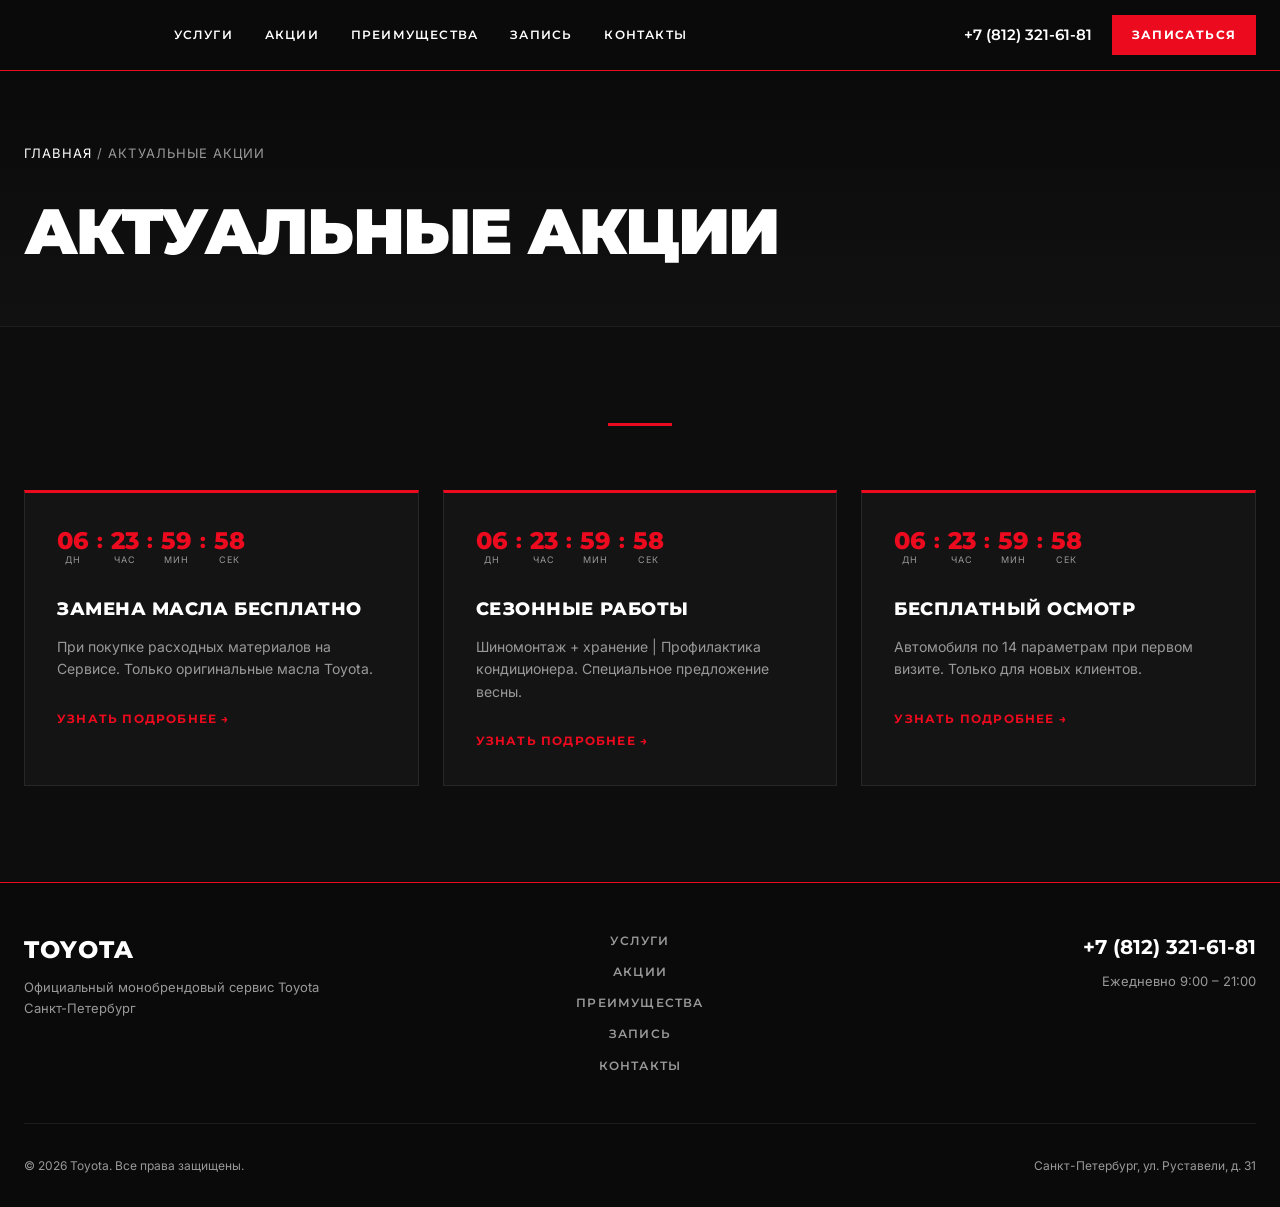
==== promotions.html @ ad18f71f "Add files via upload" ====
<!DOCTYPE html>
<html lang="ru">
<head>
  <meta charset="UTF-8">
  <meta name="viewport" content="width=device-width, initial-scale=1.0">
  <meta name="description" content="Актуальные акции Toyota EA в Санкт-Петербурге. Специальные предложения на обслуживание и сервис Toyota.">
  <meta property="og:title" content="Актуальные акции | Toyota ">
  <meta property="og:description" content="Специальные предложения для владельцев Toyota в сервисе Toyota EA.">
  <title>Актуальные акции | Toyota </title>
  <link rel="stylesheet" href="styles.css">
  <!-- Google Fonts автоматически подключаются из styles.css -->
</head>
<body>

<!-- ════════════════════════════════════════
     НАВБАР
════════════════════════════════════════ -->
<header>
  <nav class="navbar">
    <div class="navbar-inner">
      <a href="index.html" class="navbar-logo">
  <img src="images/toyota-logo.png" alt="Toyota">
</a>

      <div class="navbar-nav">
        <a href="index.html#services">Услуги</a>
        <a href="promotions.html">Акции</a>
        <a href="index.html#advantages">Преимущества</a>
        <a href="index.html#booking">Запись</a>
        <a href="index.html#contacts">Контакты</a>
      </div>

      <div class="navbar-right">
        <a href="tel:+78123216181" class="navbar-phone">+7 (812) 321-61-81</a>
        <a href="index.html#booking" class="navbar-cta">Записаться</a>
      </div>

      <!-- Кнопка мобильного меню -->
      <button class="hamburger" id="hamburger" aria-label="Меню">
        <span></span><span></span><span></span>
      </button>
    </div>
  </nav>

  <!-- Мобильное меню -->
  <div class="mobile-nav" id="mobile-nav">
    <a href="index.html#services" onclick="closeMobileMenu()">Услуги</a>
    <a href="promotions.html" onclick="closeMobileMenu()">Акции</a>
    <a href="index.html#advantages" onclick="closeMobileMenu()">Преимущества</a>
    <a href="index.html#booking" onclick="closeMobileMenu()">Запись</a>
    <a href="index.html#contacts" onclick="closeMobileMenu()">Контакты</a>
    <div class="mobile-nav-phone">
      <a href="tel:+78123216181">+7 (812) 321-61-81</a>
    </div>
  </div>
</header>



<section class="inner-page-hero">
  <div class="container">
    <div class="breadcrumbs"><a href="index.html">Главная</a> / <span>Актуальные акции</span></div>
    <h1>Актуальные акции</h1>   
  </div>
</section>

<!-- ════════════════════════════════════════
     АКЦИИ
     Чтобы изменить акцию — отредактируйте
     текст внутри .promo-card
════════════════════════════════════════ -->
<section class="section" id="promotions">
  <div class="container">
    <div class="section-heading">
      <div class="red-line"></div>
    </div>

    <div class="promo-cards">

      <!-- ── Акция 1 ── -->
      <div class="promo-card">
        <div class="countdown" id="countdown-1">
          <div class="countdown-unit">
            <div class="countdown-num" id="c1-days">07</div>
            <div class="countdown-label">ДН</div>
          </div>
          <span class="countdown-sep">:</span>
          <div class="countdown-unit">
            <div class="countdown-num" id="c1-hours">00</div>
            <div class="countdown-label">ЧАС</div>
          </div>
          <span class="countdown-sep">:</span>
          <div class="countdown-unit">
            <div class="countdown-num" id="c1-mins">00</div>
            <div class="countdown-label">МИН</div>
          </div>
          <span class="countdown-sep">:</span>
          <div class="countdown-unit">
            <div class="countdown-num" id="c1-secs">00</div>
            <div class="countdown-label">СЕК</div>
          </div>
        </div>
        <h3>Замена масла бесплатно</h3>
        <p>При покупке расходных материалов на Сервисе. Только оригинальные масла Toyota.</p>
        <a href="index.html#booking" class="promo-link">Узнать подробнее →</a>
      </div>

      <!-- ── Акция 2 ── -->
      <div class="promo-card">
        <div class="countdown">
          <div class="countdown-unit">
            <div class="countdown-num" id="c2-days">07</div>
            <div class="countdown-label">ДН</div>
          </div>
          <span class="countdown-sep">:</span>
          <div class="countdown-unit">
            <div class="countdown-num" id="c2-hours">00</div>
            <div class="countdown-label">ЧАС</div>
          </div>
          <span class="countdown-sep">:</span>
          <div class="countdown-unit">
            <div class="countdown-num" id="c2-mins">00</div>
            <div class="countdown-label">МИН</div>
          </div>
          <span class="countdown-sep">:</span>
          <div class="countdown-unit">
            <div class="countdown-num" id="c2-secs">00</div>
            <div class="countdown-label">СЕК</div>
          </div>
        </div>
        <h3>Сезонные работы</h3>
        <p>Шиномонтаж + хранение | Профилактика кондиционера. Специальное предложение весны.</p>
        <a href="index.html#booking" class="promo-link">Узнать подробнее →</a>
      </div>

      <!-- ── Акция 3 ── -->
      <div class="promo-card">
        <div class="countdown">
          <div class="countdown-unit">
            <div class="countdown-num" id="c3-days">07</div>
            <div class="countdown-label">ДН</div>
          </div>
          <span class="countdown-sep">:</span>
          <div class="countdown-unit">
            <div class="countdown-num" id="c3-hours">00</div>
            <div class="countdown-label">ЧАС</div>
          </div>
          <span class="countdown-sep">:</span>
          <div class="countdown-unit">
            <div class="countdown-num" id="c3-mins">00</div>
            <div class="countdown-label">МИН</div>
          </div>
          <span class="countdown-sep">:</span>
          <div class="countdown-unit">
            <div class="countdown-num" id="c3-secs">00</div>
            <div class="countdown-label">СЕК</div>
          </div>
        </div>
        <h3>Бесплатный осмотр</h3>
        <p>Автомобиля по 14 параметрам при первом визите. Только для новых клиентов.</p>
        <a href="index.html#booking" class="promo-link">Узнать подробнее →</a>
      </div>

    </div>
  </div>
</section>



<footer class="footer">
  <div class="footer-inner">
    <div>
      <div class="footer-logo">TOYOTA</div>
      <div class="footer-tagline">Официальный монобрендовый сервис Toyota<br>Санкт-Петербург</div>
    </div>

    <div class="footer-links">
      <a href="index.html#services">Услуги</a>
      <a href="promotions.html">Акции</a>
      <a href="index.html#advantages">Преимущества</a>
      <a href="index.html#booking">Запись</a>
      <a href="index.html#contacts">Контакты</a>
    </div>

    <div class="footer-contact">
      <div class="footer-phone"><a href="tel:+78123216181">+7 (812) 321-61-81</a></div>
      <div class="footer-hours">Ежедневно 9:00 – 21:00</div>
    </div>
  </div>

  <div class="footer-bottom">
    <p>© 2026 Toyota. Все права защищены.</p>
    <p>Санкт-Петербург, ул. Руставели, д. 31</p>
  </div>
</footer>


<!-- ════════════════════════════════════════
     JAVASCRIPT
════════════════════════════════════════ -->
<script>
const hamburger = document.getElementById('hamburger');
const mobileNav = document.getElementById('mobile-nav');

hamburger.addEventListener('click', () => {
  mobileNav.classList.toggle('open');
});

function closeMobileMenu() {
  mobileNav.classList.remove('open');
}

function createCountdown(targetDate, dayId, hourId, minId, secId) {
  function update() {
    const now = new Date().getTime();
    const diff = targetDate - now;

    if (diff <= 0) {
      document.getElementById(dayId).textContent = '00';
      document.getElementById(hourId).textContent = '00';
      document.getElementById(minId).textContent = '00';
      document.getElementById(secId).textContent = '00';
      return;
    }

    const days  = Math.floor(diff / (1000 * 60 * 60 * 24));
    const hours = Math.floor((diff / (1000 * 60 * 60)) % 24);
    const mins  = Math.floor((diff / (1000 * 60)) % 60);
    const secs  = Math.floor((diff / 1000) % 60);

    document.getElementById(dayId).textContent  = String(days).padStart(2, '0');
    document.getElementById(hourId).textContent = String(hours).padStart(2, '0');
    document.getElementById(minId).textContent  = String(mins).padStart(2, '0');
    document.getElementById(secId).textContent  = String(secs).padStart(2, '0');
  }

  update();
  setInterval(update, 1000);
}

const promo1End = new Date(Date.now() + 7 * 24 * 60 * 60 * 1000);
const promo2End = new Date(Date.now() + 7 * 24 * 60 * 60 * 1000);
const promo3End = new Date(Date.now() + 7 * 24 * 60 * 60 * 1000);

createCountdown(promo1End, 'c1-days', 'c1-hours', 'c1-mins', 'c1-secs');
createCountdown(promo2End, 'c2-days', 'c2-hours', 'c2-mins', 'c2-secs');
createCountdown(promo3End, 'c3-days', 'c3-hours', 'c3-mins', 'c3-secs');

const observer = new IntersectionObserver((entries) => {
  entries.forEach(entry => {
    if (entry.isIntersecting) {
      entry.target.style.opacity = '1';
      entry.target.style.transform = 'translateY(0)';
    }
  });
}, { threshold: 0.1 });

document.querySelectorAll('.promo-card').forEach(el => {
  el.style.opacity = '0';
  el.style.transform = 'translateY(20px)';
  el.style.transition = 'opacity 0.5s ease, transform 0.5s ease';
  observer.observe(el);
});
</script>

</body>
</html>
---- styles.css ----
/* =============================================
   TOYOTA EA — Официальный сервис
   Стили сайта | Версия 1.0
   ============================================= */

@import url('https://fonts.googleapis.com/css2?family=Montserrat:wght@400;500;600;700;800;900&family=Inter:wght@300;400;500;600&display=swap');

/* ─── Сброс стилей ─── */
*, *::before, *::after { box-sizing: border-box; margin: 0; padding: 0; }
html { scroll-behavior: smooth; }

/* ─── Переменные (меняйте цвета здесь) ─── */
:root {
  --bg-main:    #0d0d0d;   /* Основной фон */
  --bg-card:    #141414;   /* Фон карточек */
  --bg-nav:     #0a0a0a;   /* Фон навбара */
  --red:        #EB0A1E;   /* Toyota Red */
  --white:      #FFFFFF;
  --gray:       #999999;   /* Серый текст */
  --border:     rgba(255,255,255,0.08);
  --font-head:  'Montserrat', sans-serif;
  --font-body:  'Inter', sans-serif;
}

body {
  background-color: var(--bg-main);
  color: var(--white);
  font-family: var(--font-body);
  line-height: 1.6;
  -webkit-font-smoothing: antialiased;
}

a { color: inherit; text-decoration: none; }
img { max-width: 100%; display: block; }
ul { list-style: none; }

/* ─── Утилиты ─── */
.container { max-width: 1280px; margin: 0 auto; padding: 0 24px; }
.section { padding: 96px 0; }
.section-alt { background-color: #0a0a0a; }

.section-heading { text-align: center; margin-bottom: 64px; }
.section-heading h2 {
  font-family: var(--font-head);
  font-size: clamp(28px, 4vw, 48px);
  font-weight: 900;
  text-transform: uppercase;
  letter-spacing: -0.03em;
  color: var(--white);
  margin-bottom: 16px;
}
.section-heading .red-line {
  width: 64px; height: 3px;
  background: var(--red);
  margin: 0 auto 20px;
}
.section-heading p { color: var(--gray); font-size: 16px; }

.btn {
  display: inline-flex; align-items: center; gap: 8px;
  font-family: var(--font-head);
  font-size: 13px; font-weight: 700;
  text-transform: uppercase; letter-spacing: 0.1em;
  padding: 16px 32px;
  cursor: pointer; border: none;
  transition: all 0.25s ease;
}
.btn-red {
  background: var(--red); color: var(--white);
}
.btn-red:hover { background: #c40018; }

.btn-outline {
  background: transparent; color: var(--white);
  border: 1px solid rgba(255,255,255,0.4);
}
.btn-outline:hover { border-color: var(--white); }


/* ─── НАВБАР ─── */
.navbar {
  position: sticky; top: 0; z-index: 100;
  background: var(--bg-nav);
  border-bottom: 1px solid var(--red);
  padding: 0 24px;
}
.navbar-inner {
  max-width: 1280px; margin: 0 auto;
  display: flex; align-items: center;
  height: 70px; gap: 32px;
}
.navbar-logo {
  font-family: var(--font-head);
  font-size: 22px; font-weight: 800;
  text-transform: uppercase; letter-spacing: 0.05em;
  white-space: nowrap;
  flex-shrink: 0;
}
.navbar-logo span { color: var(--red); }

.navbar-nav {
  display: flex; align-items: center; gap: 32px;
  flex: 1;
}
.navbar-nav a {
  font-family: var(--font-head);
  font-size: 12px; font-weight: 600;
  text-transform: uppercase; letter-spacing: 0.1em;
  color: var(--white);
  transition: color 0.2s;
}
.navbar-nav a:hover { color: var(--red); }

.navbar-right {
  display: flex; align-items: center; gap: 20px;
  flex-shrink: 0;
}
.navbar-phone {
  font-family: var(--font-head);
  font-size: 15px; font-weight: 600;
  color: var(--white); white-space: nowrap;
}
.navbar-cta {
  font-family: var(--font-head);
  font-size: 12px; font-weight: 700;
  text-transform: uppercase; letter-spacing: 0.1em;
  background: var(--red); color: var(--white);
  padding: 10px 20px; border: none;
  cursor: pointer; transition: background 0.2s;
}
.navbar-cta:hover { background: #c40018; }


.navbar-logo img {
  height: 150px;
  width: auto;
  display: block;
}
/* Мобильное меню */
.hamburger {
  display: none;
  background: none; border: none;
  cursor: pointer; padding: 8px;
  flex-direction: column; gap: 5px;
}
.hamburger span {
  display: block; width: 24px; height: 2px;
  background: var(--white); transition: all 0.3s;
}
.mobile-nav {
  display: none;
  position: fixed; top: 70px; left: 0; right: 0;
  background: var(--bg-nav);
  border-bottom: 1px solid var(--border);
  z-index: 99; padding: 24px;
}
.mobile-nav.open { display: block; }
.mobile-nav a {
  display: block; padding: 12px 0;
  font-family: var(--font-head); font-size: 14px;
  font-weight: 600; text-transform: uppercase; letter-spacing: 0.1em;
  color: var(--white); border-bottom: 1px solid var(--border);
  transition: color 0.2s;
}
.mobile-nav a:hover { color: var(--red); }
.mobile-nav-phone {
  margin-top: 16px;
  font-family: var(--font-head); font-size: 18px;
  font-weight: 700; color: var(--white);
}


/* ─── ГЕРОЙ ─── */
.hero {
  position: relative;
  min-height: 100vh;
  display: flex; flex-direction: column;
  justify-content: center;
  overflow: hidden;
}
.hero-bg {
  position: absolute; inset: 0;
  background-image: url('images/hero-bg.png');
  background-size: cover; background-position: center;
  background-color: #111;
}
.hero-bg::after {
  content: '';
  position: absolute; inset: 0;
  background: linear-gradient(
    to right,
    rgba(0,0,0,0.85) 0%,
    rgba(0,0,0,0.5) 60%,
    rgba(0,0,0,0.2) 100%
  );
}
.hero-content {
  position: relative; z-index: 2;
  max-width: 1280px; margin: 0 auto;
  padding: 80px 24px;
  width: 100%;
}
.hero-badge {
  display: inline-flex; align-items: center; gap: 8px;
  background: rgba(235,10,30,0.12);
  border: 1px solid rgba(235,10,30,0.4);
  padding: 8px 16px; margin-bottom: 32px;
  font-family: var(--font-head);
  font-size: 11px; font-weight: 700;
  text-transform: uppercase; letter-spacing: 0.15em;
  color: var(--white);
}
.hero-badge .dot {
  width: 8px; height: 8px;
  background: var(--red); border-radius: 50%;
  animation: pulse 2s infinite;
}
@keyframes pulse {
  0%, 100% { opacity: 1; }
  50% { opacity: 0.4; }
}
.hero-title {
  font-family: var(--font-head);
  font-size: clamp(52px, 10vw, 110px);
  font-weight: 900; line-height: 0.9;
  text-transform: uppercase;
  letter-spacing: -0.04em;
  margin-bottom: 24px;
}
.hero-title .red { color: var(--red); }

.hero-sub {
  font-size: 16px; color: var(--gray);
  max-width: 480px; line-height: 1.7;
  margin-bottom: 40px;
}
.hero-buttons { display: flex; gap: 16px; flex-wrap: wrap; }

.hero-stats {
  position: relative; z-index: 2;
  border-top: 1px solid var(--border);
  margin-top: auto;
}
.hero-stats-inner {
  max-width: 1280px; margin: 0 auto;
  padding: 0 24px;
  display: grid; grid-template-columns: repeat(4, 1fr);
}
.hero-stat {
  padding: 28px 0;
  border-right: 1px solid var(--border);
  padding-left: 32px;
}
.hero-stat:first-child { padding-left: 0; }
.hero-stat:last-child { border-right: none; }
.hero-stat-number {
  font-family: var(--font-head);
  font-size: 22px; font-weight: 800;
  text-transform: uppercase; letter-spacing: 0.05em;
  color: var(--white);
}
.hero-stat-label {
  font-size: 11px; color: var(--gray);
  text-transform: uppercase; letter-spacing: 0.1em;
  margin-top: 4px;
}


/* ─── АКЦИИ ─── */
.promo-cards {
  display: grid; grid-template-columns: repeat(3, 1fr);
  gap: 24px;
}
.promo-card {
  background: var(--bg-card);
  border: 1px solid var(--border);
  border-top: 3px solid var(--red);
  padding: 32px;
  transition: transform 0.3s, border-color 0.3s;
}
.promo-card:hover { transform: translateY(-4px); border-color: var(--red); }

.countdown {
  display: flex; align-items: center; gap: 8px;
  margin-bottom: 24px;
}
.countdown-unit { text-align: center; }
.countdown-num {
  font-family: var(--font-head);
  font-size: 24px; font-weight: 800;
  color: var(--red); line-height: 1;
}
.countdown-label {
  font-size: 9px; color: var(--gray);
  text-transform: uppercase; letter-spacing: 0.1em;
}
.countdown-sep {
  font-family: var(--font-head);
  font-size: 20px; font-weight: 800;
  color: var(--red);
  margin-bottom: 14px;
}
.promo-card h3 {
  font-family: var(--font-head);
  font-size: 18px; font-weight: 800;
  text-transform: uppercase; letter-spacing: 0.03em;
  margin-bottom: 12px;
}
.promo-card p { color: var(--gray); font-size: 14px; line-height: 1.6; margin-bottom: 24px; }
.promo-link {
  font-family: var(--font-head);
  font-size: 12px; font-weight: 700;
  text-transform: uppercase; letter-spacing: 0.1em;
  color: var(--red);
  transition: gap 0.2s;
  display: inline-flex; align-items: center; gap: 8px;
}
.promo-link:hover { gap: 12px; }


/* ─── УСЛУГИ ─── */
.services-grid {
  display: grid; grid-template-columns: repeat(3, 1fr);
  gap: 2px;
}
.service-card {
  background: var(--bg-card);
  padding: 32px;
  border-left: 4px solid transparent;
  transition: border-color 0.3s, background 0.3s;
  position: relative;
}
.service-card:hover {
  border-left-color: var(--red);
  background: #1a1a1a;
}
.service-icon {
  width: 48px; height: 48px;
  background: rgba(235,10,30,0.1);
  border-radius: 4px;
  display: flex; align-items: center; justify-content: center;
  margin-bottom: 20px;
}
.service-icon svg { color: var(--red); }
.service-card h3 {
  font-family: var(--font-head);
  font-size: 16px; font-weight: 700;
  text-transform: uppercase; letter-spacing: 0.03em;
  margin-bottom: 10px;
}
.service-card p { color: var(--gray); font-size: 14px; line-height: 1.6; }


/* ─── ПРЕИМУЩЕСТВА ─── */
.advantages { background: #0a0a0a; }
.advantages-grid {
  display: grid; grid-template-columns: repeat(4, 1fr);
  border: 1px solid var(--border);
}
.advantage-item {
  padding: 48px 40px;
  border-right: 1px solid var(--border);
  text-align: center;
}
.advantage-item:last-child { border-right: none; }
.advantage-number {
  font-family: var(--font-head);
  font-size: clamp(48px, 6vw, 72px);
  font-weight: 900; color: var(--red);
  line-height: 1; letter-spacing: -0.04em;
  margin-bottom: 12px;
}
.advantage-title {
  font-family: var(--font-head);
  font-size: 14px; font-weight: 700;
  text-transform: uppercase; letter-spacing: 0.05em;
  color: var(--white); margin-bottom: 8px;
}
.advantage-desc { color: var(--gray); font-size: 13px; line-height: 1.5; }


/* ─── ЗАПИСЬ ─── */
.booking-grid {
  display: grid; grid-template-columns: 3fr 2fr;
  gap: 32px; align-items: start;
}

.booking-form-card {
  background: var(--bg-card);
  border: 1px solid var(--border);
  border-top: 3px solid var(--red);
  padding: 40px;
}
.form-row { display: grid; grid-template-columns: 1fr 1fr; gap: 20px; }
.form-group { margin-bottom: 20px; }
.form-group label {
  display: block;
  font-size: 12px; font-weight: 500;
  text-transform: uppercase; letter-spacing: 0.08em;
  color: var(--gray); margin-bottom: 8px;
}
.form-group input,
.form-group select,
.form-group textarea {
  width: 100%;
  background: #0d0d0d;
  border: 1px solid rgba(255,255,255,0.1);
  color: var(--white);
  padding: 14px 16px;
  font-family: var(--font-body); font-size: 14px;
  outline: none; transition: border-color 0.2s;
  border-radius: 0; appearance: none;
}
.form-group input:focus,
.form-group select:focus,
.form-group textarea:focus { border-color: var(--red); }
.form-group input::placeholder,
.form-group textarea::placeholder { color: #555; }
.form-group select option { background: #1a1a1a; }
.form-group textarea { resize: vertical; min-height: 100px; }
.form-submit {
  width: 100%; padding: 18px;
  background: var(--red); color: var(--white);
  border: none; cursor: pointer;
  font-family: var(--font-head);
  font-size: 13px; font-weight: 700;
  text-transform: uppercase; letter-spacing: 0.12em;
  transition: background 0.2s;
}
.form-submit:hover { background: #c40018; }

.messengers-block {
  background: rgba(255,255,255,0.02);
  border: 1px solid var(--border);
  padding: 40px;
  height: 100%;
}
.messengers-block h3 {
  font-family: var(--font-head);
  font-size: 20px; font-weight: 800;
  text-transform: uppercase; margin-bottom: 8px;
}
.messengers-block p { color: var(--gray); font-size: 14px; margin-bottom: 32px; }

.messenger-btn {
  display: flex; align-items: center; gap: 16px;
  padding: 18px 20px; margin-bottom: 12px;
  border: 1px solid;
  cursor: pointer; transition: all 0.25s;
  text-decoration: none;
}
.messenger-btn:last-of-type { margin-bottom: 0; }
.messenger-icon {
  width: 44px; height: 44px; border-radius: 50%;
  display: flex; align-items: center; justify-content: center;
  flex-shrink: 0; font-size: 20px;
}
.messenger-icon svg {
  fill: var(--red);
}

.messenger-btn:hover {
  border-color: var(--red);
  background: rgba(235,10,30,0.05);
  transform: translateY(-2px);
}

.messenger-name {
  font-family: var(--font-head);
  font-size: 14px; font-weight: 700;
  color: var(--white); text-transform: uppercase;
}
.messenger-sub { font-size: 12px; margin-top: 2px; }

.tg-btn {  background: var(--bg-card);
  border-color: var(--border); }
.tg-btn:hover { background: rgba(237, 6, 6, 0.18); border-color: rgba(209, 30, 30, 0.8); }
.tg-icon {  background: rgba(235,10,30,0.1);
  border: 1px solid rgba(235,10,30,0.3); }
.tg-sub { color: var(--gray) }

.wa-btn { background: var(--bg-card);
  border-color: var(--border); }
.wa-btn:hover { background: rgba(237, 6, 6, 0.18); border-color: rgba(209, 30, 30, 0.8); }
.wa-icon { background: rgba(235,10,30,0.1);
  border: 1px solid rgba(235,10,30,0.3); }
.wa-sub { color: var(--gray) }

.max-btn { background: var(--bg-card);
  border-color: var(--border); }
.max-btn:hover { background: rgba(237, 6, 6, 0.18); border-color: rgba(209, 30, 30, 0.8); }
.max-icon { background: rgba(235,10,30,0.1);
  border: 1px solid rgba(235,10,30,0.3); }
.max-sub { color: var(--gray) }

.working-hours {
  margin-top: 32px; padding-top: 24px;
  border-top: 1px solid var(--border);
}
.working-hours p { color: var(--gray); font-size: 13px; line-height: 2; }
.working-hours strong { color: var(--white); }


/* ─── КОНТАКТЫ ─── */
.contacts { background: #0a0a0a; }
.contacts-grid {
  display: grid; grid-template-columns: 1fr 1fr; gap: 48px;
}
.contact-info h3 {
  font-family: var(--font-head);
  font-size: 28px; font-weight: 800;
  text-transform: uppercase; margin-bottom: 32px;
}
.contact-item {
  display: flex; gap: 16px;
  margin-bottom: 28px; align-items: flex-start;
}
.contact-item-icon {
  width: 44px; height: 44px;
  background: rgba(235,10,30,0.1);
  border: 1px solid rgba(235,10,30,0.2);
  border-radius: 4px;
  display: flex; align-items: center; justify-content: center;
  flex-shrink: 0; font-size: 18px; color: var(--red);
}
.contact-item-text strong {
  display: block; font-size: 13px;
  text-transform: uppercase; letter-spacing: 0.08em;
  color: var(--gray); margin-bottom: 4px;
}
.contact-item-text span {
  font-size: 16px; color: var(--white); font-weight: 500;
}
.contact-item-text a { color: var(--white); transition: color 0.2s; }
.contact-item-text a:hover { color: var(--red); }

.map-placeholder {
  background: var(--bg-card);
  border: 1px solid var(--border);
  border-radius: 0;
  min-height: 350px;
  display: flex; flex-direction: column;
  align-items: center; justify-content: center;
  gap: 16px; color: var(--gray);
  text-align: center; padding: 40px;
}
.map-placeholder .map-icon { font-size: 48px; color: var(--red); }
.map-placeholder p {
  font-family: var(--font-head);
  font-size: 14px; font-weight: 600;
  text-transform: uppercase; letter-spacing: 0.05em;
  color: var(--white); max-width: 280px;
}
.map-placeholder span { font-size: 12px; color: var(--gray); }
/* Чтобы вставить реальную карту, замените .map-placeholder на iframe:
   <iframe src="https://www.google.com/maps/embed?..."></iframe> */


/* ─── ФУТЕР ─── */
.footer {
  background: #0a0a0a;
  border-top: 1px solid var(--red);
  padding: 48px 24px 32px;
}
.footer-inner {
  max-width: 1280px; margin: 0 auto;
  display: grid; grid-template-columns: 1fr auto 1fr;
  gap: 48px; align-items: start; margin-bottom: 48px;
}
.footer-logo {
  font-family: var(--font-head);
  font-size: 24px; font-weight: 800;
  text-transform: uppercase; letter-spacing: 0.05em;
  margin-bottom: 8px;
}
.footer-logo span { color: var(--red); }
.footer-tagline { color: var(--gray); font-size: 13px; }

.footer-links { display: flex; flex-direction: column; gap: 12px; text-align: center; }
.footer-links a {
  font-family: var(--font-head);
  font-size: 12px; font-weight: 600;
  text-transform: uppercase; letter-spacing: 0.1em;
  color: var(--gray); transition: color 0.2s;
}
.footer-links a:hover { color: var(--white); }

.footer-contact { text-align: right; }
.footer-phone {
  font-family: var(--font-head);
  font-size: 20px; font-weight: 700;
  color: var(--white); margin-bottom: 8px;
}
.footer-phone a { transition: color 0.2s; }
.footer-phone a:hover { color: var(--red); }
.footer-hours { color: var(--gray); font-size: 13px; }

.footer-bottom {
  max-width: 1280px; margin: 0 auto;
  padding-top: 32px; border-top: 1px solid var(--border);
  display: flex; justify-content: space-between; align-items: center;
}
.footer-bottom p { color: var(--gray); font-size: 12px; }


/* ─── Адаптив ─── */
@media (max-width: 1024px) {
  .promo-cards { grid-template-columns: 1fr; }
  .services-grid { grid-template-columns: repeat(2, 1fr); }
  .advantages-grid { grid-template-columns: repeat(2, 1fr); }
  .advantage-item:nth-child(2) { border-right: none; }
  .booking-grid { grid-template-columns: 1fr; }
  .contacts-grid { grid-template-columns: 1fr; }
  .footer-inner { grid-template-columns: 1fr; text-align: center; }
  .footer-contact { text-align: center; }
  .footer-bottom { flex-direction: column; gap: 12px; text-align: center; }
}

@media (max-width: 768px) {
  .navbar-nav { display: none; }
  .navbar-phone { display: none; }
  .navbar-cta { display: none; }
  .hamburger { display: flex; }
  .section { padding: 64px 0; }
  .hero-title { font-size: clamp(42px, 13vw, 80px); }
  .hero-stats-inner { grid-template-columns: repeat(2, 1fr); }
  .hero-stat:nth-child(2) { border-right: none; }
  .services-grid { grid-template-columns: 1fr; }
  .advantages-grid { grid-template-columns: 1fr 1fr; }
  .form-row { grid-template-columns: 1fr; }
}


/* ─── ВНУТРЕННЯЯ СТРАНИЦА ─── */
.inner-page-hero {
  padding: 72px 0 32px;
  background: linear-gradient(180deg, #0a0a0a 0%, #111 100%);
  border-bottom: 1px solid var(--border);
}
.breadcrumbs {
  margin-bottom: 16px;
  color: var(--gray);
  font-size: 13px;
  text-transform: uppercase;
  letter-spacing: 0.08em;
}
.breadcrumbs a {
  color: var(--white);
  transition: color 0.2s;
}
.breadcrumbs a:hover { color: var(--red); }
.inner-page-hero h1 {
  font-family: var(--font-head);
  font-size: clamp(36px, 6vw, 64px);
  font-weight: 900;
  text-transform: uppercase;
  letter-spacing: -0.03em;
  margin-bottom: 12px;
}
.inner-page-hero p {
  color: var(--gray);
  font-size: 16px;
  max-width: 560px;
}
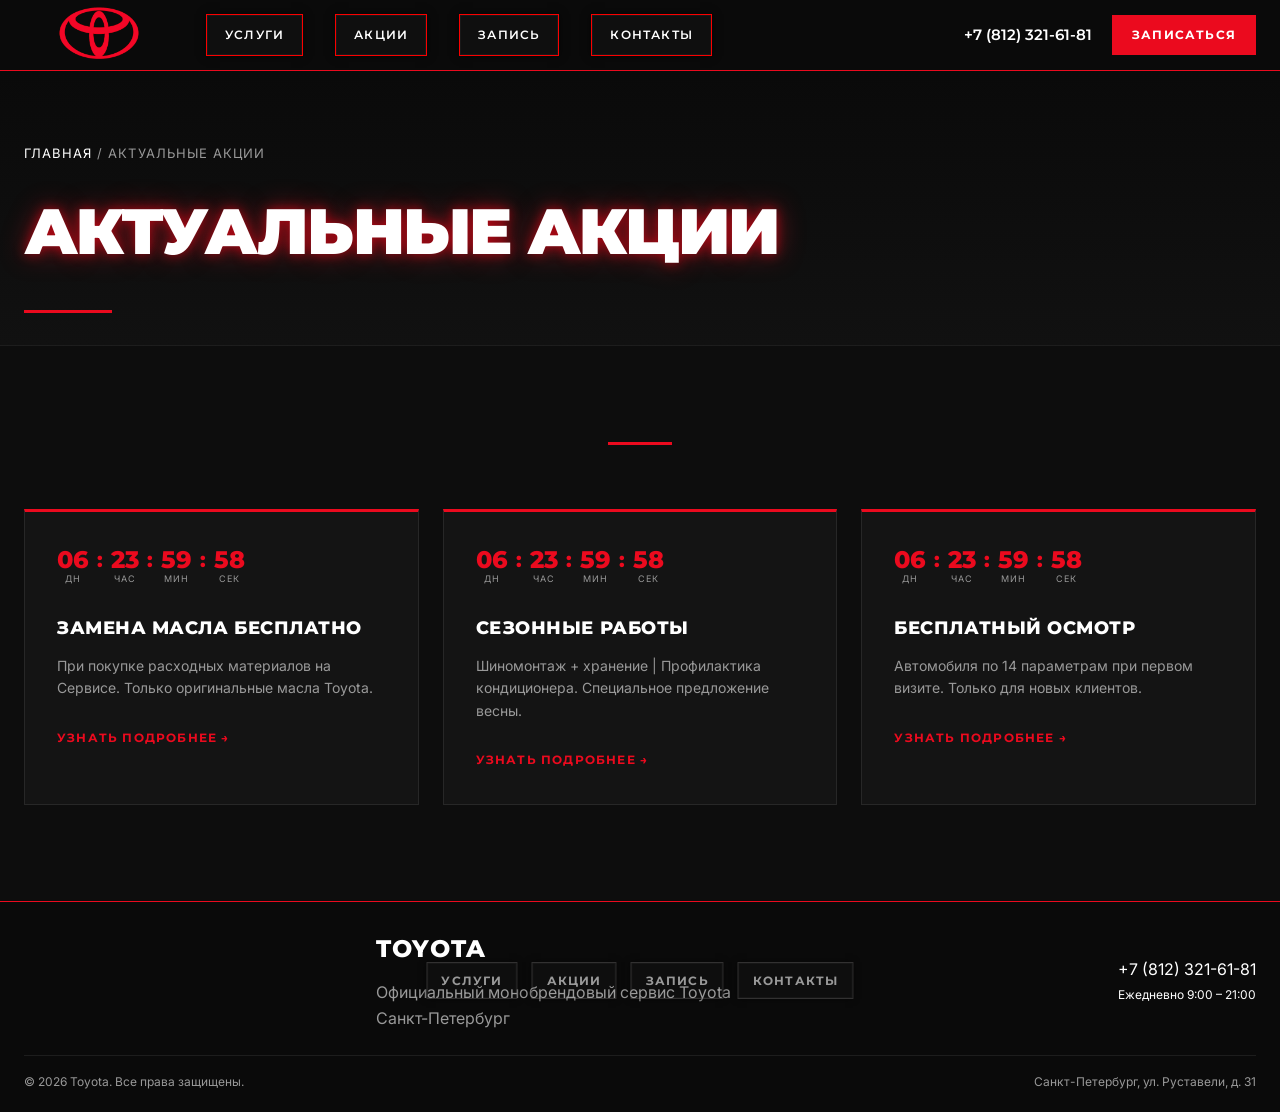
==== commit 198cc896: "Add files via upload" ====
--- a/promotions.html
+++ b/promotions.html
@@ -25,7 +25,6 @@
       <div class="navbar-nav">
         <a href="index.html#services">Услуги</a>
         <a href="promotions.html">Акции</a>
-        <a href="index.html#advantages">Преимущества</a>
         <a href="index.html#booking">Запись</a>
         <a href="index.html#contacts">Контакты</a>
       </div>
@@ -46,7 +45,6 @@
   <div class="mobile-nav" id="mobile-nav">
     <a href="index.html#services" onclick="closeMobileMenu()">Услуги</a>
     <a href="promotions.html" onclick="closeMobileMenu()">Акции</a>
-    <a href="index.html#advantages" onclick="closeMobileMenu()">Преимущества</a>
     <a href="index.html#booking" onclick="closeMobileMenu()">Запись</a>
     <a href="index.html#contacts" onclick="closeMobileMenu()">Контакты</a>
     <div class="mobile-nav-phone">
@@ -177,7 +175,6 @@
     <div class="footer-links">
       <a href="index.html#services">Услуги</a>
       <a href="promotions.html">Акции</a>
-      <a href="index.html#advantages">Преимущества</a>
       <a href="index.html#booking">Запись</a>
       <a href="index.html#contacts">Контакты</a>
     </div>
--- a/styles.css
+++ b/styles.css
@@ -75,11 +75,13 @@
   border: 1px solid rgba(255,255,255,0.4);
 }
 .btn-outline:hover { border-color: var(--white); }
-
+.section-title span {
+  color: var(--red);
+}
 
 /* ─── НАВБАР ─── */
 .navbar {
-  position: sticky; top: 0; z-index: 100;
+  position: static;
   background: var(--bg-nav);
   border-bottom: 1px solid var(--red);
   padding: 0 24px;
@@ -103,13 +105,47 @@
   flex: 1;
 }
 .navbar-nav a {
-  font-family: var(--font-head);
-  font-size: 12px; font-weight: 600;
-  text-transform: uppercase; letter-spacing: 0.1em;
+  position: relative;
+  padding: 10px 18px;
+  font-family: var(--font-head);
+  font-size: 12px;
+  font-weight: 600;
+  text-transform: uppercase;
+  letter-spacing: 0.1em;
   color: var(--white);
-  transition: color 0.2s;
-}
-.navbar-nav a:hover { color: var(--red); }
+  background: rgba(255,255,255,0.02);
+
+  border: 1px solid rgba(255, 0, 0, 0.982);
+  box-shadow:
+    inset 0 0 0 1px rgba(255,255,255,0.04),
+    0 0 8px rgba(0,0,0,0.6);
+
+  transition: all 0.25s ease;
+}
+.navbar-nav a:hover {
+  border-color: rgba(235,10,30,0.7);
+  background: rgba(235,10,30,0.06);
+
+  box-shadow:
+    inset 0 0 0 1px rgba(235,10,30,0.25),
+    0 0 12px rgba(235,10,30,0.25);
+
+  transform: translateY(-1px);
+}
+.navbar-nav a::after {
+  content: '';
+  position: absolute;
+  left: 10%;
+  bottom: -6px;
+  width: 0%;
+  height: 2px;
+  background: var(--red);
+  transition: width 0.25s ease;
+}
+
+.navbar-nav a:hover::after {
+  width: 80%;
+}
 
 .navbar-right {
   display: flex; align-items: center; gap: 20px;
@@ -379,18 +415,7 @@
 .advantage-desc { color: var(--gray); font-size: 13px; line-height: 1.5; }
 
 
-/* ─── ЗАПИСЬ ─── */
-.booking-grid {
-  display: grid; grid-template-columns: 3fr 2fr;
-  gap: 32px; align-items: start;
-}
-
-.booking-form-card {
-  background: var(--bg-card);
-  border: 1px solid var(--border);
-  border-top: 3px solid var(--red);
-  padding: 40px;
-}
+/* ─── ФОРМА — базовые стили (переиспользуются) ─── */
 .form-row { display: grid; grid-template-columns: 1fr 1fr; gap: 20px; }
 .form-group { margin-bottom: 20px; }
 .form-group label {
@@ -429,83 +454,9 @@
 }
 .form-submit:hover { background: #c40018; }
 
-.messengers-block {
-  background: rgba(255,255,255,0.02);
-  border: 1px solid var(--border);
-  padding: 40px;
-  height: 100%;
-}
-.messengers-block h3 {
-  font-family: var(--font-head);
-  font-size: 20px; font-weight: 800;
-  text-transform: uppercase; margin-bottom: 8px;
-}
-.messengers-block p { color: var(--gray); font-size: 14px; margin-bottom: 32px; }
-
-.messenger-btn {
-  display: flex; align-items: center; gap: 16px;
-  padding: 18px 20px; margin-bottom: 12px;
-  border: 1px solid;
-  cursor: pointer; transition: all 0.25s;
-  text-decoration: none;
-}
-.messenger-btn:last-of-type { margin-bottom: 0; }
-.messenger-icon {
-  width: 44px; height: 44px; border-radius: 50%;
-  display: flex; align-items: center; justify-content: center;
-  flex-shrink: 0; font-size: 20px;
-}
-.messenger-icon svg {
-  fill: var(--red);
-}
-
-.messenger-btn:hover {
-  border-color: var(--red);
-  background: rgba(235,10,30,0.05);
-  transform: translateY(-2px);
-}
-
-.messenger-name {
-  font-family: var(--font-head);
-  font-size: 14px; font-weight: 700;
-  color: var(--white); text-transform: uppercase;
-}
-.messenger-sub { font-size: 12px; margin-top: 2px; }
-
-.tg-btn {  background: var(--bg-card);
-  border-color: var(--border); }
-.tg-btn:hover { background: rgba(237, 6, 6, 0.18); border-color: rgba(209, 30, 30, 0.8); }
-.tg-icon {  background: rgba(235,10,30,0.1);
-  border: 1px solid rgba(235,10,30,0.3); }
-.tg-sub { color: var(--gray) }
-
-.wa-btn { background: var(--bg-card);
-  border-color: var(--border); }
-.wa-btn:hover { background: rgba(237, 6, 6, 0.18); border-color: rgba(209, 30, 30, 0.8); }
-.wa-icon { background: rgba(235,10,30,0.1);
-  border: 1px solid rgba(235,10,30,0.3); }
-.wa-sub { color: var(--gray) }
-
-.max-btn { background: var(--bg-card);
-  border-color: var(--border); }
-.max-btn:hover { background: rgba(237, 6, 6, 0.18); border-color: rgba(209, 30, 30, 0.8); }
-.max-icon { background: rgba(235,10,30,0.1);
-  border: 1px solid rgba(235,10,30,0.3); }
-.max-sub { color: var(--gray) }
-
-.working-hours {
-  margin-top: 32px; padding-top: 24px;
-  border-top: 1px solid var(--border);
-}
-.working-hours p { color: var(--gray); font-size: 13px; line-height: 2; }
-.working-hours strong { color: var(--white); }
-
-
-/* ─── КОНТАКТЫ ─── */
-.contacts { background: #0a0a0a; }
-.contacts-grid {
-  display: grid; grid-template-columns: 1fr 1fr; gap: 48px;
-}
+/* ─── КОНТАКТЫ (старый .contacts-grid — не используется) ─── */
+.contacts-grid { display: flex; justify-content: center; }
+
 .contact-info h3 {
   font-family: var(--font-head);
   font-size: 28px; font-weight: 800;
@@ -534,38 +485,19 @@
 .contact-item-text a { color: var(--white); transition: color 0.2s; }
 .contact-item-text a:hover { color: var(--red); }
 
-.map-placeholder {
-  background: var(--bg-card);
-  border: 1px solid var(--border);
-  border-radius: 0;
-  min-height: 350px;
-  display: flex; flex-direction: column;
-  align-items: center; justify-content: center;
-  gap: 16px; color: var(--gray);
-  text-align: center; padding: 40px;
-}
-.map-placeholder .map-icon { font-size: 48px; color: var(--red); }
-.map-placeholder p {
-  font-family: var(--font-head);
-  font-size: 14px; font-weight: 600;
-  text-transform: uppercase; letter-spacing: 0.05em;
-  color: var(--white); max-width: 280px;
-}
-.map-placeholder span { font-size: 12px; color: var(--gray); }
-/* Чтобы вставить реальную карту, замените .map-placeholder на iframe:
-   <iframe src="https://www.google.com/maps/embed?..."></iframe> */
-
-
 /* ─── ФУТЕР ─── */
 .footer {
-  background: #0a0a0a;
+    background: #0a0a0a;
   border-top: 1px solid var(--red);
-  padding: 48px 24px 32px;
+  padding: 28px 24px 20px;
 }
 .footer-inner {
-  max-width: 1280px; margin: 0 auto;
-  display: grid; grid-template-columns: 1fr auto 1fr;
-  gap: 48px; align-items: start; margin-bottom: 48px;
+  position: relative; /* 👈 важно */
+  max-width: 1280px;
+  margin: 0 auto 24px;
+  display: flex;
+  justify-content: flex-end; /* телефон справа */
+  align-items: center;
 }
 .footer-logo {
   font-family: var(--font-head);
@@ -574,31 +506,87 @@
   margin-bottom: 8px;
 }
 .footer-logo span { color: var(--red); }
-.footer-tagline { color: var(--gray); font-size: 13px; }
-
-.footer-links { display: flex; flex-direction: column; gap: 12px; text-align: center; }
+.footer-tagline { color: var(--gray);   max-width: 1280px;
+  margin: 0 auto;
+  display: grid;
+  grid-template-columns: 1fr 1fr;
+  gap: 12px 24px; }
+
+.footer-links {
+  position: absolute;
+  left: 50%;
+  transform: translateX(-50%);
+  display: flex;
+  gap: 14px;
+  flex-wrap: wrap;
+  align-items: center;
+  justify-content: center;
+}
 .footer-links a {
-  font-family: var(--font-head);
-  font-size: 12px; font-weight: 600;
-  text-transform: uppercase; letter-spacing: 0.1em;
-  color: var(--gray); transition: color 0.2s;
-}
-.footer-links a:hover { color: var(--white); }
-
-.footer-contact { text-align: right; }
+  padding: 8px 14px;
+  font-size: 11px;
+
+  font-family: var(--font-head);
+  font-size: 12px;
+  font-weight: 700;
+  text-transform: uppercase;
+  letter-spacing: 0.1em;
+
+  color: var(--gray);
+  background: rgba(255,255,255,0.015);
+
+  border: 1px solid rgba(113, 110, 110, 0.37);
+  box-shadow:
+    inset 0 0 0 1px rgba(255,255,255,0.03),
+    0 0 6px rgba(0,0,0,0.5);
+
+  transition: all 0.25s ease;
+}
+.footer-links a:hover {
+  color: var(--white);
+
+  border-color: rgba(235,10,30,0.55);
+  background: rgba(235,10,30,0.05);
+
+  box-shadow:
+    inset 0 0 0 1px rgba(235,10,30,0.2),
+    0 0 10px rgba(235,10,30,0.18);
+
+  transform: translateY(-1px);
+}
+.footer-links a::after {
+  content: '';
+  position: absolute;
+  left: 12%;
+  bottom: -6px;
+  width: 0%;
+  height: 2px;
+  background: var(--red);
+  transition: width 0.25s ease;
+}
+
+.footer-links a:hover::after {
+  width: 76%;
+}
+
+.footer-contact {   text-align: right; }
 .footer-phone {
-  font-family: var(--font-head);
-  font-size: 20px; font-weight: 700;
-  color: var(--white); margin-bottom: 8px;
+  font-size: 16px;
+  margin-bottom: 4px;
 }
 .footer-phone a { transition: color 0.2s; }
 .footer-phone a:hover { color: var(--red); }
-.footer-hours { color: var(--gray); font-size: 13px; }
+.footer-hours {   font-size: 12px;
+  line-height: 1.5;}
 
 .footer-bottom {
-  max-width: 1280px; margin: 0 auto;
-  padding-top: 32px; border-top: 1px solid var(--border);
-  display: flex; justify-content: space-between; align-items: center;
+  max-width: 1280px;
+  margin: 20px auto 0;
+  padding-top: 16px;
+  border-top: 1px solid var(--border);
+  display: flex;
+  justify-content: space-between;
+  align-items: center;
 }
 .footer-bottom p { color: var(--gray); font-size: 12px; }
 
@@ -611,7 +599,7 @@
   .advantage-item:nth-child(2) { border-right: none; }
   .booking-grid { grid-template-columns: 1fr; }
   .contacts-grid { grid-template-columns: 1fr; }
-  .footer-inner { grid-template-columns: 1fr; text-align: center; }
+  .footer-inner { grid-template-columns: 1fr; text-align: center; align-items: center; }
   .footer-contact { text-align: center; }
   .footer-bottom { flex-direction: column; gap: 12px; text-align: center; }
 }
@@ -656,9 +644,1291 @@
   text-transform: uppercase;
   letter-spacing: -0.03em;
   margin-bottom: 12px;
-}
+  color: #fff;
+  display: inline-block;
+  text-shadow: 
+    0 0 12px rgba(255, 0, 21, 0.571),
+    0 0 28px rgba(254, 26, 45, 0.433);
+}
+.inner-page-hero .container {
+  position: relative;
+}
+.inner-page-hero .container::after {
+  content: '';
+  width: 88px;
+  height: 3px;
+  background: var(--red);
+  display: block;
+  margin-top: 16px;
+}
+
 .inner-page-hero p {
   color: var(--gray);
   font-size: 16px;
   max-width: 560px;
 }
+.services-layout {
+  display: grid;
+  grid-template-columns: 1fr 1fr;
+  gap: 40px;
+  align-items: center;
+}
+
+/* ЛЕВАЯ КОЛОНКА */
+.services-list {
+  display: flex;
+  flex-direction: column;
+  gap: 12px;
+}
+
+.service-row {
+  display: flex;
+  align-items: center;
+  gap: 12px;
+  padding: 4px 8px; 
+  min-height: 44px; 
+  background: #111;
+  border: 1px solid var(--border);
+  text-decoration: none;
+  transition: all 0.25s ease;
+}
+
+.service-row:hover {
+  border-color: var(--red);
+  background: #151515;
+  transform: translateX(6px);
+}
+
+.service-row span {
+  font-family: var(--font-head);
+  font-size: 14px;
+  text-transform: uppercase;
+  letter-spacing: 0.05em;
+}
+
+/* ИКОНКИ */
+.service-row .service-icon {
+  width: 40px;
+  height: 40px;
+  background: rgba(235,10,30,0.1);
+  border: 1px solid rgba(235,10,30,0.3);
+  display: flex;
+  align-items: center;
+  justify-content: center;
+  color: var(--red);
+}
+
+
+
+/* ПРАВАЯ КОЛОНКА */
+.services-image img {
+  width: 100%;
+  height: 100%;
+  object-fit: cover;
+  border: 1px solid var(--border);
+}
+@media (max-width: 768px) {
+  .services-layout {
+    grid-template-columns: 1fr;
+  }
+
+  .services-image {
+    order: -1;
+  }
+}
+.service-icon svg {
+  width: 20px;
+  height: 20px;
+  stroke: var(--red);
+}
+.service-content {
+  display: grid;
+  grid-template-columns: 1fr 1fr;
+  gap: 40px;
+  align-items: center;
+  margin-top: 20px;
+}
+
+.service-image img {
+  width: 100%;
+  height: 320px;
+  object-fit: cover;
+  border: 1px solid var(--border);
+}
+
+/* адаптив */
+@media (max-width: 768px) {
+  .service-content {
+    grid-template-columns: 1fr;
+  }
+
+  .service-image {
+    order: -1;
+  }
+}
+.service-cards {
+  display: grid;
+  grid-template-columns: repeat(2, 1fr);
+  gap: 12px;
+  margin-top: 30px;
+}
+
+.service-feature {
+  background: var(--bg-card);
+  border: 1px solid var(--border);
+  padding: 16px;
+  font-size: 14px;
+  color: var(--white);
+  position: relative;
+}
+
+.service-feature::before {
+  content: '';
+  position: absolute;
+  left: 0;
+  top: 0;
+  height: 100%;
+  width: 3px;
+  background: var(--red);
+}
+.service-highlight {
+  margin-top: 24px;
+  padding: 16px 20px;
+  border: 1px solid rgba(235,10,30,0.3);
+  background: rgba(235,10,30,0.05);
+  font-size: 13px;
+  letter-spacing: 0.05em;
+  text-transform: uppercase;
+}
+
+.big-btn {
+  padding: 20px 40px;
+  font-size: 14px;
+}
+.divider {
+  margin: 50px 0;
+  height: 1px;
+  background: var(--border);
+}
+.service-description {
+  margin-top: 16px;
+  color: var(--gray);
+  font-size: 23px;
+  line-height: 1.8;
+  max-width: 520px;
+}
+
+.service-text h2 {
+  font-size: 26px;
+  font-weight: 800;
+}
+
+.service-bottom {
+  display: grid;
+  grid-template-columns: 1fr 1fr;
+  gap: 60px;
+  margin-top: 60px;
+}
+
+.service-block ul {
+  margin-top: 20px;
+  line-height: 2;
+  color: var(--gray);
+}
+
+.service-block p {
+  margin-top: 16px;
+  color: var(--gray);
+  max-width: 500px;
+}
+@media (max-width: 768px) {
+  .service-bottom {
+    grid-template-columns: 1fr;
+  }
+}
+.company-details-card {
+  background: var(--bg-card);
+  border: 1px solid var(--border);
+  padding: 40px;
+  min-height: 350px;
+}
+
+.company-details-card h3 {
+  font-family: var(--font-head);
+  font-size: 28px;
+  font-weight: 800;
+  text-transform: uppercase;
+  margin-bottom: 28px;
+}
+
+.company-detail-row {
+  padding: 18px 0;
+  border-top: 1px solid var(--border);
+}
+
+.company-detail-row:first-of-type {
+  border-top: none;
+  padding-top: 0;
+}
+
+.company-detail-label {
+  font-size: 12px;
+  font-weight: 600;
+  text-transform: uppercase;
+  letter-spacing: 0.08em;
+  color: var(--gray);
+  margin-bottom: 8px;
+}
+
+.company-detail-value {
+  font-size: 16px;
+  line-height: 1.7;
+  color: var(--white);
+}
+
+.contact-item-icon svg {
+  width: 18px;
+  height: 18px;
+  stroke: var(--red);
+  color: var(--red);
+}
+
+/* ─── ПРОКАЧАННЫЕ КОНТАКТЫ ─── */
+
+.contact-info {
+  background: var(--bg-card);
+  border: 1px solid var(--border);
+  border-top: 3px solid var(--red);
+  padding: 40px;
+  max-width: 1000px;
+  margin: 0 auto;
+  width: 100%;
+}
+
+.contact-info h3 {
+  text-align: center;
+  margin-bottom: 40px;
+}
+
+/* каждая строка — как карточка */
+.contact-item {
+  padding: 18px 20px;
+  border: 1px solid var(--border);
+  background: #111;
+  transition: all 0.25s ease;
+  margin-bottom: 16px;
+}
+
+.contact-item:hover {
+  border-color: var(--red);
+  transform: translateX(6px);
+  background: #151515;
+}
+
+/* иконка чуть выразительнее */
+.contact-item-icon {
+  border-radius: 6px;
+  transition: 0.25s;
+}
+
+.contact-item:hover .contact-item-icon {
+  background: rgba(235,10,30,0.2);
+  border-color: var(--red);
+}
+
+/* текст */
+.contact-item-text strong {
+  font-size: 11px;
+  letter-spacing: 0.1em;
+}
+
+.contact-item-text span {
+  font-size: 17px;
+  line-height: 1.5;
+}
+
+/* телефон — акцент */
+.contact-item-text a {
+  font-weight: 600;
+}
+
+/* разделим блоки визуально */
+.contact-item:last-child {
+  margin-bottom: 0;
+}
+
+/* ══════════════════════════════════════════
+   ЗАПИСЬ НА СЕРВИС — обновлённые стили
+══════════════════════════════════════════ */
+
+/* Секция */
+.booking-section {
+  position: relative;
+  overflow: hidden;
+  background: var(--bg-main);
+}
+
+/* Декоративный красный блик в углу */
+.booking-bg-accent {
+  position: absolute;
+  top: -120px;
+  right: -120px;
+  width: 480px;
+  height: 480px;
+  background: radial-gradient(circle at center, rgba(235,10,30,0.12) 0%, transparent 70%);
+  pointer-events: none;
+  z-index: 0;
+}
+
+.booking-container {
+  position: relative;
+  z-index: 1;
+}
+
+/* Лейбл-бейдж над заголовком */
+.booking-section-label {
+  display: inline-flex;
+  align-items: center;
+  gap: 8px;
+  font-family: var(--font-head);
+  font-size: 11px;
+  font-weight: 700;
+  text-transform: uppercase;
+  letter-spacing: 0.15em;
+  color: var(--red);
+  background: rgba(235,10,30,0.08);
+  border: 1px solid rgba(235,10,30,0.25);
+  padding: 6px 14px;
+  margin-bottom: 16px;
+}
+
+.booking-label-dot {
+  width: 7px;
+  height: 7px;
+  background: var(--red);
+  border-radius: 50%;
+  animation: pulse 2s infinite;
+}
+
+/* Сетка (форма + правая колонка) */
+.booking-grid {
+  display: grid;
+  grid-template-columns: 3fr 2fr;
+  gap: 32px;
+  align-items: start;
+}
+
+/* Карточка формы */
+.booking-form-card {
+  background: var(--bg-card);
+  border: 1px solid var(--border);
+  border-top: 3px solid var(--red);
+  padding: 40px;
+  position: relative;
+}
+
+/* Заголовок внутри формы */
+.booking-form-header {
+  display: flex;
+  align-items: center;
+  gap: 16px;
+  margin-bottom: 32px;
+  padding-bottom: 24px;
+  border-bottom: 1px solid var(--border);
+}
+
+.booking-form-header-icon {
+  width: 48px;
+  height: 48px;
+  background: rgba(235,10,30,0.1);
+  border: 1px solid rgba(235,10,30,0.3);
+  display: flex;
+  align-items: center;
+  justify-content: center;
+  flex-shrink: 0;
+  color: var(--red);
+}
+
+.booking-form-header-title {
+  font-family: var(--font-head);
+  font-size: 16px;
+  font-weight: 800;
+  text-transform: uppercase;
+  letter-spacing: 0.05em;
+  color: var(--white);
+  margin-bottom: 4px;
+}
+
+.booking-form-header-sub {
+  font-size: 13px;
+  color: var(--gray);
+}
+
+/* Кнопка отправки со стрелкой */
+.form-submit {
+  display: flex;
+  align-items: center;
+  justify-content: center;
+  gap: 10px;
+}
+
+/* Правая колонка */
+.booking-right {
+  display: flex;
+  flex-direction: column;
+  gap: 20px;
+}
+
+/* Мессенджеры */
+.messengers-block {
+  background: var(--bg-card);
+  border: 1px solid var(--border);
+  border-top: 3px solid var(--red);
+  padding: 32px;
+}
+
+.messengers-block-label {
+  display: inline-flex;
+  align-items: center;
+  gap: 6px;
+  font-family: var(--font-head);
+  font-size: 10px;
+  font-weight: 700;
+  text-transform: uppercase;
+  letter-spacing: 0.15em;
+  color: var(--red);
+  margin-bottom: 12px;
+}
+
+.messengers-block h3 {
+  font-family: var(--font-head);
+  font-size: 18px;
+  font-weight: 800;
+  text-transform: uppercase;
+  margin-bottom: 8px;
+  color: var(--white);
+}
+
+.messengers-block p {
+  color: var(--gray);
+  font-size: 13px;
+  margin-bottom: 24px;
+  line-height: 1.6;
+}
+
+/* Кнопки мессенджеров */
+.messenger-btn {
+  display: flex;
+  align-items: center;
+  gap: 14px;
+  padding: 16px 18px;
+  margin-bottom: 10px;
+  border: 1px solid var(--border);
+  background: #111;
+  cursor: pointer;
+  transition: all 0.25s ease;
+  text-decoration: none;
+}
+
+.messenger-btn:last-of-type { margin-bottom: 0; }
+
+.messenger-btn:hover {
+  border-color: var(--red);
+  background: rgba(235,10,30,0.06);
+  transform: translateX(4px);
+}
+
+.messenger-icon {
+  width: 42px;
+  height: 42px;
+  border-radius: 50%;
+  display: flex;
+  align-items: center;
+  justify-content: center;
+  flex-shrink: 0;
+}
+
+.messenger-icon svg {
+  width: 18px;
+  height: 18px;
+  display: block;
+}
+
+.tg-icon,
+.max-icon {
+  background: rgba(235,10,30,0.08);
+  border: 1px solid rgba(235,10,30,0.35);
+}
+
+.tg-icon svg {
+  fill: var(--red);   /* делаем логотип красным */
+  width: 18px;
+  height: 18px;
+}
+
+.max-icon img {
+  width: 18px;
+  height: 18px;
+  object-fit: contain;
+  display: block;
+}
+
+.messenger-text { flex: 1; }
+
+.messenger-name {
+  font-family: var(--font-head);
+  font-size: 13px;
+  font-weight: 700;
+  color: var(--white);
+  text-transform: uppercase;
+  letter-spacing: 0.05em;
+}
+
+.messenger-sub {
+  font-size: 12px;
+  color: var(--gray);
+  margin-top: 2px;
+}
+
+.messenger-arrow {
+  color: var(--gray);
+  flex-shrink: 0;
+  transition: color 0.2s, transform 0.2s;
+}
+
+.messenger-btn:hover .messenger-arrow {
+  color: var(--red);
+  transform: translateX(4px);
+}
+
+.tg-icon {
+  background: rgba(235,10,30,0.1);
+  border: 1px solid rgba(235,10,30,0.3);
+}
+
+.max-icon {
+  background: rgba(235,10,30,0.1);
+  border: 1px solid rgba(235,10,30,0.3);
+}
+
+.max-icon img { width: 26px; height: 26px; object-fit: contain; }
+
+/* Блок с мини-гарантиями */
+.booking-guarantee {
+  background: var(--bg-card);
+  border: 1px solid var(--border);
+  padding: 24px;
+  display: flex;
+  flex-direction: column;
+  gap: 0;
+}
+
+.booking-guarantee-item {
+  display: flex;
+  align-items: center;
+  gap: 14px;
+  padding: 14px 0;
+  border-bottom: 1px solid var(--border);
+}
+
+.booking-guarantee-item:last-child { border-bottom: none; padding-bottom: 0; }
+.booking-guarantee-item:first-child { padding-top: 0; }
+
+.booking-guarantee-icon {
+  width: 40px;
+  height: 40px;
+  background: rgba(235,10,30,0.1);
+  border: 1px solid rgba(235,10,30,0.25);
+  display: flex;
+  align-items: center;
+  justify-content: center;
+  flex-shrink: 0;
+  color: var(--red);
+}
+
+.booking-guarantee-title {
+  font-family: var(--font-head);
+  font-size: 13px;
+  font-weight: 700;
+  text-transform: uppercase;
+  letter-spacing: 0.04em;
+  color: var(--white);
+  margin-bottom: 2px;
+}
+
+.booking-guarantee-desc {
+  font-size: 12px;
+  color: var(--gray);
+}
+
+/* Время работы */
+.working-hours {
+  background: rgba(235,10,30,0.04);
+  border: 1px solid rgba(235,10,30,0.15);
+  padding: 20px 24px;
+}
+
+.working-hours p {
+  color: var(--gray);
+  font-size: 13px;
+  line-height: 2;
+}
+
+.working-hours strong { color: var(--white); }
+
+
+/* ══════════════════════════════════════════
+   КОНТАКТЫ — обновлённые стили
+══════════════════════════════════════════ */
+
+.contacts {
+  background: #0a0a0a;
+  position: relative;
+  overflow: hidden;
+}
+
+/* Декоративный паттерн-фон */
+.contacts-bg-pattern {
+  position: absolute;
+  inset: 0;
+  background-image:
+    linear-gradient(rgba(235,10,30,0.04) 1px, transparent 1px),
+    linear-gradient(90deg, rgba(235,10,30,0.04) 1px, transparent 1px);
+  background-size: 60px 60px;
+  pointer-events: none;
+  z-index: 0;
+}
+
+.contacts-bg-pattern::after {
+  content: '';
+  position: absolute;
+  bottom: -100px;
+  left: -100px;
+  width: 400px;
+  height: 400px;
+  background: radial-gradient(circle, rgba(235,10,30,0.08) 0%, transparent 70%);
+}
+
+/* Лейбл */
+.contacts-section-label {
+  display: inline-flex;
+  align-items: center;
+  gap: 8px;
+  font-family: var(--font-head);
+  font-size: 11px;
+  font-weight: 700;
+  text-transform: uppercase;
+  letter-spacing: 0.15em;
+  color: var(--red);
+  background: rgba(235,10,30,0.08);
+  border: 1px solid rgba(235,10,30,0.25);
+  padding: 6px 14px;
+  margin-bottom: 16px;
+}
+
+/* Новая сетка контактов */
+.contacts-grid-new {
+  display: grid;
+  grid-template-columns: 1fr 1fr;
+  gap: 32px;
+  align-items: start;
+}
+
+/* Левый блок — карточки */
+.contacts-cards {
+  display: flex;
+  flex-direction: column;
+  gap: 12px;
+}
+
+/* Одна карточка */
+.contact-card {
+  display: flex;
+  align-items: center;
+  gap: 20px;
+  padding: 22px 24px;
+  background: var(--bg-card);
+  border: 1px solid var(--border);
+  border-left: 3px solid transparent;
+  text-decoration: none;
+  color: inherit;
+  transition: all 0.25s ease;
+  cursor: default;
+}
+
+a.contact-card { cursor: pointer; }
+
+.contact-card:hover {
+  border-left-color: var(--red);
+  background: #1a1a1a;
+  transform: translateX(4px);
+}
+
+/* Акцентная карточка (телефон) */
+.contact-card-accent {
+  border-color: rgba(235,10,30,0.3);
+  border-left: 3px solid var(--red);
+  background: rgba(235,10,30,0.04);
+}
+
+.contact-card-accent:hover {
+  background: rgba(235,10,30,0.08);
+  transform: translateX(4px);
+}
+
+.contact-card-icon {
+  width: 52px;
+  height: 52px;
+  background: rgba(235,10,30,0.1);
+  border: 1px solid rgba(235,10,30,0.3);
+  display: flex;
+  align-items: center;
+  justify-content: center;
+  flex-shrink: 0;
+  color: var(--red);
+}
+
+.contact-card-body { flex: 1; }
+
+.contact-card-label {
+  font-family: var(--font-head);
+  font-size: 10px;
+  font-weight: 700;
+  text-transform: uppercase;
+  letter-spacing: 0.12em;
+  color: var(--gray);
+  margin-bottom: 4px;
+}
+
+.contact-card-value {
+  font-family: var(--font-head);
+  font-size: 16px;
+  font-weight: 700;
+  color: var(--white);
+  text-transform: uppercase;
+  letter-spacing: 0.02em;
+  margin-bottom: 2px;
+}
+
+.contact-card-accent .contact-card-value {
+  font-size: 18px;
+  color: var(--red);
+}
+
+.contact-card-sub {
+  font-size: 12px;
+  color: var(--gray);
+}
+
+.contact-card-arrow {
+  color: var(--gray);
+  flex-shrink: 0;
+  transition: color 0.2s, transform 0.2s;
+}
+
+.contact-card:hover .contact-card-arrow {
+  color: var(--red);
+  transform: translateX(4px);
+}
+
+/* Правый блок */
+.contacts-right {
+  display: flex;
+  flex-direction: column;
+  gap: 20px;
+}
+
+/* Карта-заглушка */
+.contacts-map-placeholder {
+  background: var(--bg-card);
+  border: 1px solid var(--border);
+  border-top: 3px solid var(--red);
+  padding: 48px 32px;
+  text-align: center;
+  position: relative;
+  overflow: hidden;
+}
+
+.contacts-map-placeholder::before {
+  content: '';
+  position: absolute;
+  inset: 0;
+  background-image:
+    linear-gradient(rgba(255,255,255,0.02) 1px, transparent 1px),
+    linear-gradient(90deg, rgba(255,255,255,0.02) 1px, transparent 1px);
+  background-size: 32px 32px;
+}
+
+.contacts-map-pin {
+  position: relative;
+  z-index: 1;
+  margin-bottom: 16px;
+  display: flex;
+  justify-content: center;
+}
+
+.contacts-map-pin svg {
+  filter: drop-shadow(0 0 12px rgba(235,10,30,0.5));
+}
+
+.contacts-map-label {
+  position: relative;
+  z-index: 1;
+  font-family: var(--font-head);
+  font-size: 16px;
+  font-weight: 800;
+  text-transform: uppercase;
+  letter-spacing: 0.04em;
+  color: var(--white);
+  margin-bottom: 6px;
+}
+
+.contacts-map-sub {
+  position: relative;
+  z-index: 1;
+  font-size: 13px;
+  color: var(--gray);
+  margin-bottom: 24px;
+}
+
+.contacts-map-btn {
+  position: relative;
+  z-index: 1;
+  display: inline-flex;
+  align-items: center;
+  gap: 8px;
+  font-family: var(--font-head);
+  font-size: 12px;
+  font-weight: 700;
+  text-transform: uppercase;
+  letter-spacing: 0.1em;
+  color: var(--red);
+  border: 1px solid rgba(235,10,30,0.4);
+  padding: 10px 20px;
+  transition: all 0.2s;
+  text-decoration: none;
+}
+
+.contacts-map-btn:hover {
+  background: rgba(235,10,30,0.1);
+  border-color: var(--red);
+}
+
+/* CTA блок */
+.contacts-cta-block {
+  background: var(--red);
+  padding: 32px;
+}
+
+.contacts-cta-title {
+  font-family: var(--font-head);
+  font-size: 20px;
+  font-weight: 900;
+  text-transform: uppercase;
+  letter-spacing: -0.02em;
+  color: var(--white);
+  margin-bottom: 8px;
+}
+
+.contacts-cta-desc {
+  font-size: 14px;
+  color: rgba(255,255,255,0.75);
+  line-height: 1.6;
+}
+
+.contacts-cta-block .btn-red {
+  background: var(--white);
+  color: var(--red);
+  margin-top: 20px;
+}
+
+.contacts-cta-block .btn-red:hover {
+  background: #f0f0f0;
+}
+
+/* ── Адаптив ── */
+@media (max-width: 1024px) {
+  .booking-grid { grid-template-columns: 1fr; }
+  .contacts-grid-new { grid-template-columns: 1fr; }
+}
+
+@media (max-width: 768px) {
+  .booking-bg-accent { display: none; }
+  .contacts-bg-pattern { display: none; }
+  .booking-form-card { padding: 24px; }
+  .messengers-block { padding: 24px; }
+  .booking-guarantee { padding: 16px; }
+  .contacts-map-placeholder { padding: 32px 20px; }
+  .contacts-cta-block { padding: 24px; }
+}
+.form-consent {
+  margin: 20px 0 10px;
+  font-size: 12px;
+  color: var(--gray);
+}
+
+.form-consent label {
+  display: flex;
+  align-items: flex-start;
+  gap: 10px;
+  cursor: pointer;
+  line-height: 1.5;
+}
+
+.form-consent input {
+  margin-top: 3px;
+  accent-color: var(--red); /* красный чекбокс */
+  cursor: pointer;
+}
+.contacts-map-embed {
+  position: relative;
+  min-height: 300px;
+  border: 1px solid var(--border);
+  border-top: 3px solid var(--red);
+  overflow: hidden;
+  background: #111;
+}
+
+.contacts-map-embed iframe {
+  width: 100%;
+  height: 100%;
+  min-height: 300px;
+  display: block;
+  filter: grayscale(1) invert(0.92) contrast(1.05) brightness(0.55);
+}
+
+.contacts-map-embed::after {
+  content: '';
+  position: absolute;
+  inset: 0;
+  background:
+    linear-gradient(rgba(0,0,0,0.15), rgba(0,0,0,0.35)),
+    linear-gradient(90deg, rgba(235,10,30,0.04) 1px, transparent 1px),
+    linear-gradient(rgba(235,10,30,0.04) 1px, transparent 1px);
+  background-size: auto, 36px 36px, 36px 36px;
+  pointer-events: none;
+}
+
+.contacts-map-overlay {
+  position: absolute;
+  left: 20px;
+  bottom: 20px;
+  z-index: 2;
+  background: rgba(10, 10, 10, 0.88);
+  border: 1px solid rgba(255,255,255,0.08);
+  padding: 18px 20px;
+  backdrop-filter: blur(4px);
+  max-width: 360px;
+  width: calc(100% - 40px);
+}
+
+.contacts-map-label {
+  font-family: var(--font-head);
+  font-size: 16px;
+  font-weight: 800;
+  text-transform: uppercase;
+  color: var(--white);
+  margin-bottom: 6px;
+}
+
+.contacts-map-sub {
+  color: var(--gray);
+  font-size: 13px;
+  margin-bottom: 14px;
+}
+
+.contacts-map-btn {
+  display: inline-flex;
+  align-items: center;
+  justify-content: center;
+  gap: 8px;
+  font-family: var(--font-head);
+  font-size: 11px;
+  font-weight: 700;
+  text-transform: uppercase;
+  letter-spacing: 0.08em;
+  color: var(--red);
+  border: 1px solid rgba(235,10,30,0.45);
+  padding: 10px 16px;
+  background: rgba(235,10,30,0.06);
+  transition: all 0.2s ease;
+}
+
+.contacts-map-btn:hover {
+  background: rgba(235,10,30,0.12);
+}
+/* ===== MOBILE HERO FIX ===== */
+
+.hero-mobile-phone {
+  display: none;
+}
+
+@media (max-width: 768px) {
+  .hero {
+    min-height: auto;
+  }
+
+  .hero-content {
+    padding: 28px 16px 24px;
+  }
+
+  .hero-mobile-phone {
+    display: inline-block;
+    margin-bottom: 18px;
+    font-family: var(--font-head);
+    font-size: 16px;
+    font-weight: 700;
+    color: var(--white);
+  }
+
+  .hero-title {
+    font-size: 52px;
+    line-height: 0.95;
+    letter-spacing: -0.04em;
+    margin-bottom: 18px;
+    max-width: 100%;
+    word-break: break-word;
+  }
+
+  .hero-sub {
+    font-size: 14px;
+    line-height: 1.65;
+    max-width: 100%;
+    margin-bottom: 24px;
+  }
+
+  .hero-buttons {
+    flex-direction: column;
+    align-items: stretch;
+    gap: 12px;
+  }
+
+  .hero-buttons .btn {
+    width: 100%;
+    justify-content: center;
+  }
+
+  .hero-stats-inner {
+    grid-template-columns: 1fr;
+    padding: 0 16px;
+  }
+
+  .hero-stat {
+    border-right: none;
+    border-bottom: 1px solid var(--border);
+    padding: 18px 0;
+    padding-left: 0;
+  }
+
+  .hero-stat:last-child {
+    border-bottom: none;
+  }
+
+  .hero-stat-number {
+    font-size: 20px;
+    line-height: 1.15;
+    word-break: break-word;
+  }
+
+  .hero-stat-label {
+    font-size: 11px;
+    line-height: 1.5;
+    margin-top: 6px;
+    max-width: 260px;
+  }
+}
+
+@media (max-width: 480px) {
+  .hero-content {
+    padding: 24px 14px 20px;
+  }
+
+  .hero-mobile-phone {
+    font-size: 15px;
+    margin-bottom: 16px;
+  }
+
+  .hero-title {
+    font-size: 44px;
+    line-height: 0.96;
+  }
+
+  .hero-sub {
+    font-size: 13px;
+  }
+
+  .hero-stat-number {
+    font-size: 18px;
+  }
+
+  .hero-stat-label {
+    font-size: 10px;
+    max-width: 100%;
+  }
+}
+@media (max-width: 768px) {
+  .navbar-inner {
+    justify-content: space-between;
+  }
+
+  .hamburger {
+    margin-left: auto;
+    margin-right: 0px; /* можно 0 если хочешь совсем к краю */
+  }
+}
+.footer-tagline {
+  display: grid;
+  grid-template-columns: repeat(2, 1fr);
+  gap: 16px 32px;
+  margin-top: 12px;
+}
+
+.footer-block {
+  line-height: 1.5;
+}
+
+.footer-title {
+  font-size: 10px;
+  text-transform: uppercase;
+  letter-spacing: 0.12em;
+  color: var(--gray);
+  margin-bottom: 4px;
+}
+
+.footer-block div:not(.footer-title) {
+  font-size: 12px;
+  color: var(--white);
+}
+
+/* ===== ФИКС: ЦЕНТРИРОВАНИЕ ИКОНОК В УСЛУГАХ ===== */
+.services-list .service-row {
+  display: flex;
+  align-items: center;
+  gap: 12px;
+  padding: 12px 16px;
+  background: #111;
+  border: 1px solid var(--border);
+  text-decoration: none;
+  transition: all 0.25s ease;
+  min-height: 64px;
+}
+
+.services-list .service-row .service-icon {
+  width: 44px;
+  height: 44px;
+  background: rgba(235,10,30,0.1);
+  border: 1px solid rgba(235,10,30,0.3);
+  display: flex;
+  align-items: center;
+  justify-content: center;
+  flex-shrink: 0;
+  margin: 0;
+  padding: 0;
+}
+
+.services-list .service-row .service-icon svg {
+  width: 22px;
+  height: 22px;
+  display: block;
+  stroke: var(--red);
+}
+
+.services-list .service-row span {
+  font-family: var(--font-head);
+  font-size: 14px;
+  font-weight: 500;
+  text-transform: uppercase;
+  letter-spacing: 0.05em;
+  color: var(--white);
+  line-height: 1.3;
+}
+@media (max-width: 768px) {
+  .footer-inner,
+  .footer-bottom,
+  .footer-tagline {
+    display: flex;
+    flex-direction: column;
+    gap: 14px;
+  }
+
+  .footer-contact,
+  .footer-bottom {
+    text-align: left;
+    align-items: flex-start;
+  }
+
+  .footer-links {
+    gap: 10px;
+  }
+}
+
+/* ===== MOBILE FOOTER FIX ===== */
+@media (max-width: 768px) {
+  .footer {
+    padding: 24px 20px 18px;
+  }
+
+  .footer-inner {
+    position: static;
+    display: flex;
+    flex-direction: column;
+    align-items: flex-start;
+    justify-content: flex-start;
+    gap: 18px;
+    margin: 0 auto 18px;
+  }
+
+  .footer-links {
+    position: static;
+    left: auto;
+    transform: none;
+    width: 100%;
+    display: grid;
+    grid-template-columns: 1fr 1fr;
+    gap: 12px;
+    justify-content: stretch;
+  }
+
+  .footer-links a {
+    width: 100%;
+    text-align: center;
+    padding: 12px 10px;
+    font-size: 11px;
+  }
+
+  .footer-contact {
+    width: 100%;
+    text-align: left;
+  }
+
+  .footer-phone {
+    font-size: 16px;
+    margin-bottom: 6px;
+  }
+
+  .footer-hours {
+    font-size: 12px;
+    line-height: 1.5;
+  }
+
+  .footer-tagline {
+    display: grid;
+    grid-template-columns: 1fr;
+    gap: 18px;
+    margin-top: 0;
+  }
+
+  .footer-block div:not(.footer-title) {
+    font-size: 12px;
+    line-height: 1.55;
+    word-break: break-word;
+  }
+
+  .footer-bottom {
+    display: flex;
+    flex-direction: column;
+    align-items: flex-start;
+    gap: 10px;
+    text-align: left;
+  }
+}
